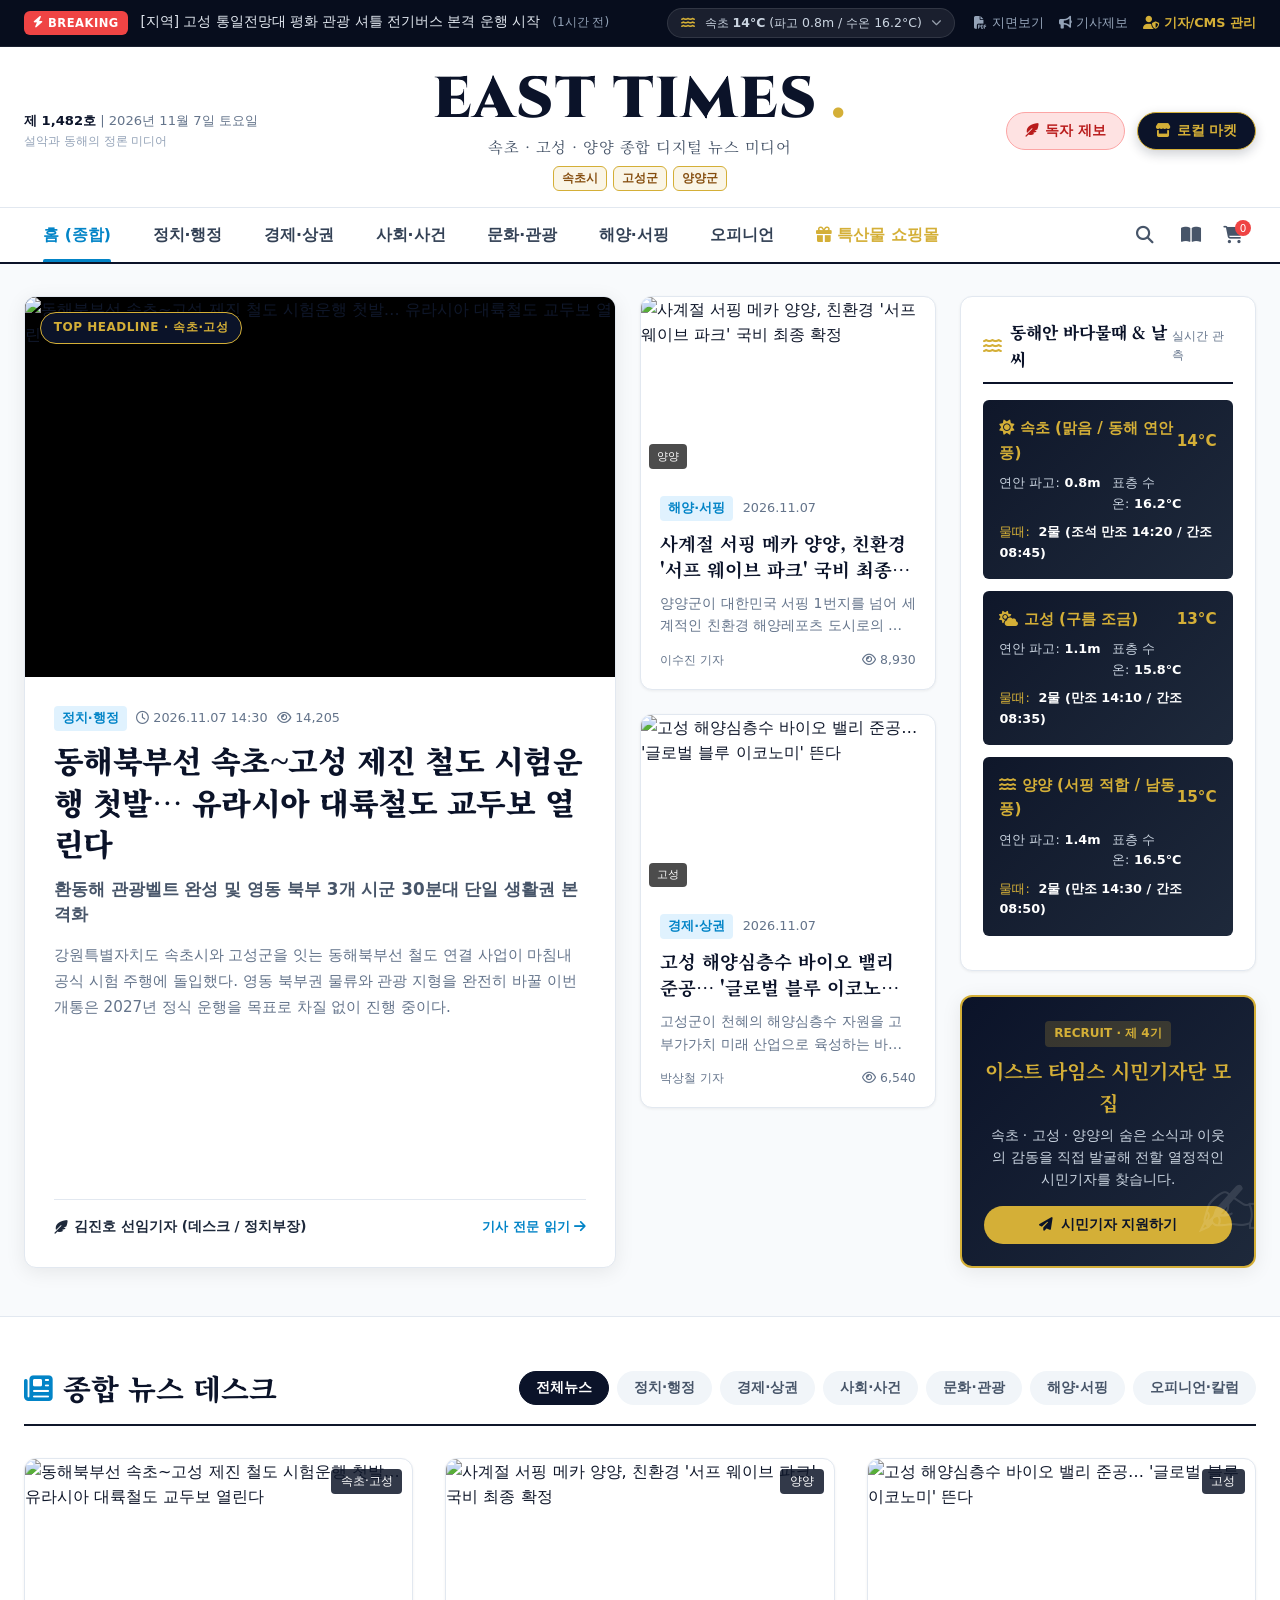
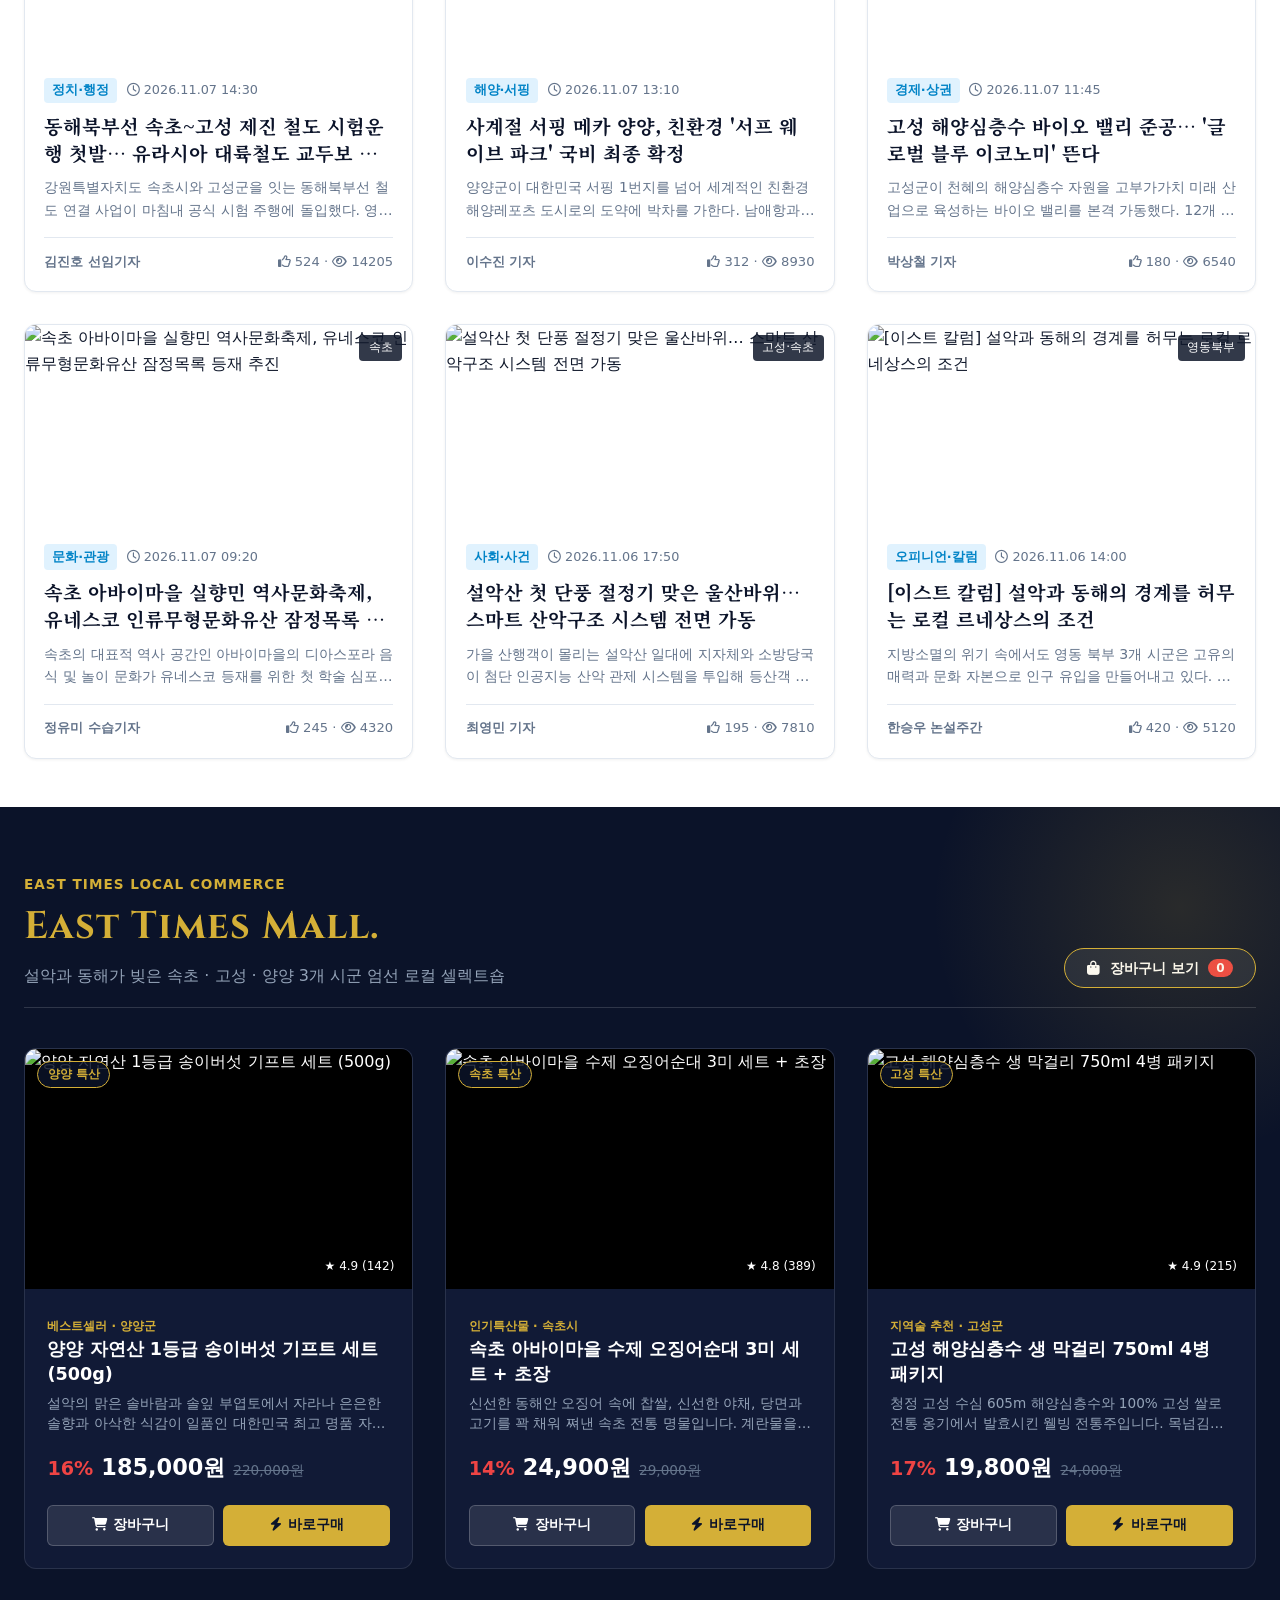
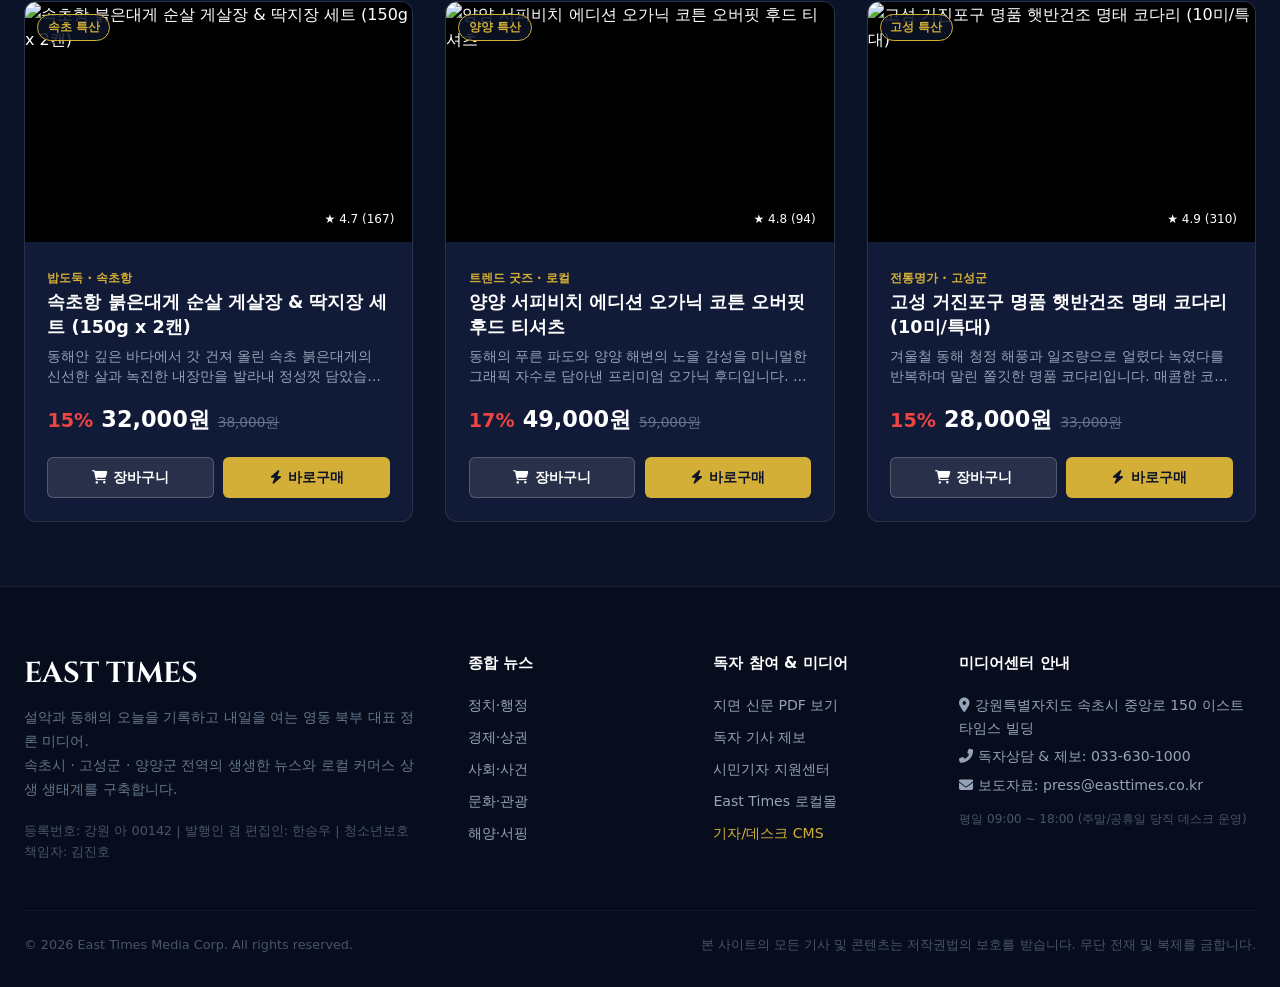
==== index.html @ b683d192 "Initial commit: East Times digital newspaper portal, shop, and CMS platform" ====
<!DOCTYPE html>
<html lang="ko">
<head>
  <meta charset="UTF-8" />
  <meta name="viewport" content="width=device-width, initial-scale=1.0" />
  <title>East Times | 속초·고성·양양 종합 디지털 뉴스 & 로컬 커머스</title>

  <!-- SEO & 메타 정보 -->
  <meta name="description" content="설악과 동해의 오늘을 기록하고 내일을 여는 영동 북부 대표 정론 미디어 East Times. 속초·고성·양양 실시간 속보, 바다물때, 종합뉴스, PDF 지면보기 및 로컬 특산물 쇼핑몰." />
  <meta name="keywords" content="이스트타임스, East Times, 속초뉴스, 고성뉴스, 양양뉴스, 동해안물때, 설악산, 영동북부신문, 지역특산물쇼핑몰" />

  <!-- 폰트 및 아이콘 CDN -->
  <link rel="stylesheet" href="https://cdnjs.cloudflare.com/ajax/libs/font-awesome/6.4.0/css/all.min.css" />
  
  <!-- 스타일시트 -->
  <link rel="stylesheet" href="css/newspaper.css" />
</head>
<body>

  <!-- ==================== 1. 최상단 실시간 속보 & 바다 물때/날씨 유틸리티 바 ==================== -->
  <div class="top-ticker-bar">
    <div class="container-wide ticker-inner">
      <div class="ticker-left">
        <span class="ticker-badge"><i class="fas fa-bolt"></i> BREAKING</span>
        <div class="ticker-slide-box" id="tickerSlideBox">
          <!-- JS 자동 롤링 -->
        </div>
      </div>

      <div class="ticker-right-utils">
        <!-- 동해안 바다물때/날씨 위젯 뱃지 -->
        <div class="tide-weather-badge" id="tideWeatherQuickBadge" title="동해안 바다물때 & 날씨 상세보기">
          <!-- JS 바인딩 -->
        </div>

        <div class="util-links">
          <a href="#" class="util-link" onclick="openPdfViewer()"><i class="fas fa-file-pdf"></i> 지면보기</a>
          <a href="#" class="util-link" onclick="openModal('reportModal')"><i class="fas fa-bullhorn"></i> 기사제보</a>
          <a href="admin.html" class="util-link" style="color:var(--c-gold); font-weight:700;"><i class="fas fa-user-shield"></i> 기자/CMS 관리</a>
        </div>
      </div>
    </div>
  </div>

  <!-- ==================== 2. 메인 와이드 마스트헤드 ==================== -->
  <header class="main-masthead">
    <div class="container-wide masthead-inner">
      <!-- 좌측 정보 -->
      <div class="masthead-info">
        <div><span class="edition">제 1,482호</span> | 2026년 11월 7일 토요일</div>
        <div style="font-size:0.75rem; color:#94a3b8; margin-top:2px;">설악과 동해의 정론 미디어</div>
      </div>

      <!-- 중앙 브랜드 제호 -->
      <div class="masthead-brand">
        <a href="index.html" class="brand-title">
          EAST TIMES<span class="gold-dot">.</span>
        </a>
        <div class="brand-slogan">속초 · 고성 · 양양 종합 디지털 뉴스 미디어</div>
        <div class="brand-regions">
          <span class="region-chip gold">속초시</span>
          <span class="region-chip gold">고성군</span>
          <span class="region-chip gold">양양군</span>
        </div>
      </div>

      <!-- 우측 액션 버튼들 -->
      <div class="masthead-actions">
        <button class="btn-nav-action btn-report" onclick="openModal('reportModal')">
          <i class="fas fa-feather-alt"></i> 독자 제보
        </button>
        <button class="btn-nav-action btn-shop-pill" onclick="document.getElementById('shopSection').scrollIntoView({behavior:'smooth'})">
          <i class="fas fa-store"></i> 로컬 마켓
        </button>
      </div>
    </div>
  </header>

  <!-- ==================== 3. 글로벌 네비게이션 바 (GNB) ==================== -->
  <nav class="gnb-bar">
    <div class="container-wide gnb-inner">
      <ul class="gnb-menu">
        <li><a href="#newsSection" class="gnb-link active" onclick="renderCategoryArticles('all')">홈 (종합)</a></li>
        <li><a href="#newsSection" class="gnb-link" onclick="renderCategoryArticles('politics')">정치·행정</a></li>
        <li><a href="#newsSection" class="gnb-link" onclick="renderCategoryArticles('economy')">경제·상권</a></li>
        <li><a href="#newsSection" class="gnb-link" onclick="renderCategoryArticles('society')">사회·사건</a></li>
        <li><a href="#newsSection" class="gnb-link" onclick="renderCategoryArticles('culture')">문화·관광</a></li>
        <li><a href="#newsSection" class="gnb-link" onclick="renderCategoryArticles('ocean')">해양·서핑</a></li>
        <li><a href="#newsSection" class="gnb-link" onclick="renderCategoryArticles('opinion')">오피니언</a></li>
        <li><a href="#shopSection" class="gnb-link" style="color:var(--c-gold); font-weight:800;"><i class="fas fa-gift"></i> 특산물 쇼핑몰</a></li>
      </ul>

      <div class="gnb-tool-btns">
        <button class="btn-icon-square" onclick="openModal('searchModal')" title="통합 기사 검색">
          <i class="fas fa-search"></i>
        </button>
        <button class="btn-icon-square" onclick="openPdfViewer()" title="PDF 지면 신문 뷰어">
          <i class="fas fa-book-open"></i>
        </button>
        <button class="btn-icon-square" onclick="openCartModal()" title="쇼핑몰 장바구니">
          <i class="fas fa-shopping-cart"></i>
          <span id="headerCartCount" style="background:#ef4444; color:#fff; font-size:0.65rem; border-radius:50%; width:16px; height:16px; display:inline-flex; align-items:center; justify-content:center; margin-left:-8px; margin-top:-14px;">0</span>
        </button>
      </div>
    </div>
  </nav>

  <!-- ==================== 4. 와이드 헤드라인 섹션 (Lead Story & Bento Grid) ==================== -->
  <section class="lead-hero-section">
    <div class="container-wide">
      <div class="bento-news-grid">
        <!-- 1) 메인 특종 대형 카드 (2 Column span) -->
        <article class="card-hero-lead" id="heroLeadCard">
          <!-- JS 렌더링 -->
        </article>

        <!-- 2) 벤토 서브 중간 기사 컬럼 (1 Column) -->
        <div class="bento-sub-column" id="bentoSubColumn">
          <!-- JS 렌더링 -->
        </div>

        <!-- 3) 우측 사이드바 위젯 (바다물때/날씨 & 시민기자 모집) (1 Column) -->
        <div class="bento-side-column">
          <!-- 바다 물때 & 날씨 상세 카드 -->
          <div class="widget-box">
            <div class="widget-header">
              <span class="widget-title"><i class="fas fa-water"></i> 동해안 바다물때 & 날씨</span>
              <span style="font-size:0.75rem; color:#64748b;">실시간 관측</span>
            </div>
            <div id="tideDetailWidgetBox">
              <!-- JS 렌더링 -->
            </div>
          </div>

          <!-- 시민기자 모집 안내 배너 -->
          <div class="citizen-reporter-banner">
            <span style="font-size:0.75rem; background:rgba(212,175,55,0.2); color:var(--c-gold); padding:0.2rem 0.6rem; border-radius:4px; font-weight:800; display:inline-block; margin-bottom:0.5rem;">
              RECRUIT · 제 4기
            </span>
            <h4>이스트 타임스 시민기자단 모집</h4>
            <p>속초 · 고성 · 양양의 숨은 소식과 이웃의 감동을 직접 발굴해 전할 열정적인 시민기자를 찾습니다.</p>
            <button class="btn-gold-solid" onclick="openModal('citizenModal')">
              <i class="fas fa-paper-plane"></i> 시민기자 지원하기
            </button>
          </div>
        </div>
      </div>
    </div>
  </section>

  <!-- ==================== 5. 카테고리별 종합 뉴스 탐색 섹션 ==================== -->
  <section class="category-section" id="newsSection">
    <div class="container-wide">
      <div class="section-head-bar">
        <h2 class="section-title-large">
          <i class="fas fa-newspaper" style="color:var(--c-accent-blue);"></i> 종합 뉴스 데스크
        </h2>
        <div class="category-tab-buttons" id="categoryTabButtons">
          <!-- JS 동적 탭 -->
        </div>
      </div>

      <div class="news-card-grid" id="categoryNewsGrid">
        <!-- JS 렌더링 -->
      </div>
    </div>
  </section>

  <!-- ==================== 6. East Times Mall (로컬 상생 쇼핑몰 섹션) ==================== -->
  <section class="shop-section-wrap" id="shopSection">
    <div class="container-wide">
      <div class="shop-header-flex">
        <div class="shop-heading">
          <span style="color:var(--c-gold); font-size:0.85rem; font-weight:800; letter-spacing:1px; text-transform:uppercase;">East Times Local Commerce</span>
          <h2>East Times Mall.</h2>
          <p>설악과 동해가 빚은 속초 · 고성 · 양양 3개 시군 엄선 로컬 셀렉트숍</p>
        </div>
        <button class="shop-cart-status-btn" onclick="openCartModal()">
          <i class="fas fa-shopping-bag"></i> 장바구니 보기
          <span class="cart-count-badge" id="shopSectionCartBadge">0</span>
        </button>
      </div>

      <!-- 쇼핑몰 상품 카드 그리드 -->
      <div class="shop-product-grid" id="shopProductGrid">
        <!-- JS 렌더링 -->
      </div>
    </div>
  </section>

  <!-- ==================== 7. 푸터 ==================== -->
  <footer class="main-footer">
    <div class="container-wide">
      <div class="footer-top-grid">
        <div class="footer-brand">
          <h3>EAST TIMES</h3>
          <p>설악과 동해의 오늘을 기록하고 내일을 여는 영동 북부 대표 정론 미디어.<br />
          속초시 · 고성군 · 양양군 전역의 생생한 뉴스와 로컬 커머스 상생 생태계를 구축합니다.</p>
          <div style="margin-top:1.2rem; font-size:0.8rem; color:#475569;">
            등록번호: 강원 아 00142 | 발행인 겸 편집인: 한승우 | 청소년보호책임자: 김진호
          </div>
        </div>

        <div class="footer-col">
          <h5>종합 뉴스</h5>
          <ul class="footer-links">
            <li><a href="#newsSection" onclick="renderCategoryArticles('politics')">정치·행정</a></li>
            <li><a href="#newsSection" onclick="renderCategoryArticles('economy')">경제·상권</a></li>
            <li><a href="#newsSection" onclick="renderCategoryArticles('society')">사회·사건</a></li>
            <li><a href="#newsSection" onclick="renderCategoryArticles('culture')">문화·관광</a></li>
            <li><a href="#newsSection" onclick="renderCategoryArticles('ocean')">해양·서핑</a></li>
          </ul>
        </div>

        <div class="footer-col">
          <h5>독자 참여 & 미디어</h5>
          <ul class="footer-links">
            <li><a href="#" onclick="openPdfViewer()">지면 신문 PDF 보기</a></li>
            <li><a href="#" onclick="openModal('reportModal')">독자 기사 제보</a></li>
            <li><a href="#" onclick="openModal('citizenModal')">시민기자 지원센터</a></li>
            <li><a href="#shopSection">East Times 로컬몰</a></li>
            <li><a href="admin.html" style="color:var(--c-gold);">기자/데스크 CMS</a></li>
          </ul>
        </div>

        <div class="footer-col">
          <h5>미디어센터 안내</h5>
          <p style="margin-bottom:0.4rem;"><i class="fas fa-map-marker-alt"></i> 강원특별자치도 속초시 중앙로 150 이스트타임스 빌딩</p>
          <p style="margin-bottom:0.4rem;"><i class="fas fa-phone-alt"></i> 독자상담 & 제보: 033-630-1000</p>
          <p style="margin-bottom:0.4rem;"><i class="fas fa-envelope"></i> 보도자료: press@easttimes.co.kr</p>
          <p style="font-size:0.75rem; color:#475569; margin-top:0.8rem;">평일 09:00 ~ 18:00 (주말/공휴일 당직 데스크 운영)</p>
        </div>
      </div>

      <div class="footer-bottom-bar">
        <span>© 2026 East Times Media Corp. All rights reserved.</span>
        <span>본 사이트의 모든 기사 및 콘텐츠는 저작권법의 보호를 받습니다. 무단 전재 및 복제를 금합니다.</span>
      </div>
    </div>
  </footer>

  <!-- ==================== 8. 모달 팝업 레이어 모음 ==================== -->

  <!-- 1) 기사 상세 보기 모달 -->
  <div class="modal-overlay" id="articleDetailModal">
    <div class="modal-window" style="max-width:850px;">
      <div class="modal-header">
        <span style="font-family:var(--font-eng-title); font-size:1.1rem; color:var(--c-gold); font-weight:800;">EAST TIMES ARTICLE</span>
        <button class="modal-close-btn">&times;</button>
      </div>
      <div class="modal-body" id="articleModalBody">
        <!-- JS 렌더링 -->
      </div>
    </div>
  </div>

  <!-- 2) PDF 지면 신문 뷰어 모달 -->
  <div class="modal-overlay" id="pdfViewerModal">
    <div class="modal-window" style="max-width:800px;">
      <div class="modal-header">
        <h3><i class="fas fa-file-pdf" style="color:#ef4444;"></i> East Times 지면 신문 PDF 뷰어</h3>
        <button class="modal-close-btn">&times;</button>
      </div>
      <div class="modal-body">
        <p style="font-size:0.9rem; color:#64748b; margin-bottom:1.5rem;">
          종이 신문 그대로의 판형과 헤드라인 배치를 언제 어디서든 디지털 고화질 지면으로 확인하실 수 있습니다.
        </p>
        <div id="pdfEditionsList">
          <!-- JS 렌더링 -->
        </div>
      </div>
    </div>
  </div>

  <!-- 3) 독자 기사 제보 모달 -->
  <div class="modal-overlay" id="reportModal">
    <div class="modal-window" style="max-width:650px;">
      <div class="modal-header">
        <h3><i class="fas fa-bullhorn" style="color:var(--c-accent-blue);"></i> 독자 기사 제보 센터</h3>
        <button class="modal-close-btn">&times;</button>
      </div>
      <div class="modal-body">
        <p style="font-size:0.9rem; color:#64748b; margin-bottom:1.5rem;">
          속초·고성·양양의 생생한 사건, 미담, 부조리, 축제 소식을 전해주세요. 제보자의 신원은 철저히 비밀이 보장됩니다.
        </p>
        <form id="readerReportForm">
          <div class="form-group">
            <label>제보 지역</label>
            <select class="form-control" required>
              <option value="속초시">강원특별자치도 속초시</option>
              <option value="고성군">강원특별자치도 고성군</option>
              <option value="양양군">강원특별자치도 양양군</option>
              <option value="영동권종합">기타 영동 북부 권역</option>
            </select>
          </div>
          <div class="form-group">
            <label>제보 제목</label>
            <input type="text" class="form-control" placeholder="제보의 핵심 요약을 적어주세요" required />
          </div>
          <div class="form-group">
            <label>상세 내용</label>
            <textarea class="form-control" rows="5" placeholder="언제, 어디서, 어떤 일이 일어났는지 육하원칙에 따라 상세히 기술해 주세요." required></textarea>
          </div>
          <div class="form-group">
            <label>제보자 연락처 (선택 / 취재 확인용)</label>
            <input type="tel" class="form-control" placeholder="010-0000-0000 (철저한 익명 보장)" />
          </div>
          <button type="submit" class="btn-gold-solid" style="padding:0.8rem; font-size:1rem; width:100%;">
            <i class="fas fa-paper-plane"></i> 제보 접수하기
          </button>
        </form>
      </div>
    </div>
  </div>

  <!-- 4) 시민기자 지원 모달 -->
  <div class="modal-overlay" id="citizenModal">
    <div class="modal-window" style="max-width:650px;">
      <div class="modal-header">
        <h3><i class="fas fa-id-badge" style="color:var(--c-gold);"></i> 이스트 타임스 시민기자 지원</h3>
        <button class="modal-close-btn">&times;</button>
      </div>
      <div class="modal-body">
        <p style="font-size:0.9rem; color:#64748b; margin-bottom:1.5rem;">
          시민기자로 선발되시면 공식 기자증 발급, 소정의 원고료 지급 및 취재 지원 혜택이 주어집니다.
        </p>
        <form id="citizenReporterForm">
          <div class="form-group">
            <label>지원자 성명</label>
            <input type="text" class="form-control" placeholder="성함 입력" required />
          </div>
          <div class="form-group">
            <label>거주 지역</label>
            <select class="form-control" required>
              <option value="속초">속초시 거주</option>
              <option value="고성">고성군 거주</option>
              <option value="양양">양양군 거주</option>
            </select>
          </div>
          <div class="form-group">
            <label>희망 취재 분야</label>
            <input type="text" class="form-control" placeholder="예: 로컬 상권 탐방, 해양 서핑/레저, 문화예술 등" required />
          </div>
          <div class="form-group">
            <label>지원 동기 및 간략한 자기소개</label>
            <textarea class="form-control" rows="4" placeholder="시민기자로 활동하고 싶은 이유와 관심사를 적어주세요." required></textarea>
          </div>
          <button type="submit" class="btn-gold-solid" style="padding:0.8rem; font-size:1rem; width:100%;">
            <i class="fas fa-check-circle"></i> 시민기자 지원서 제출
          </button>
        </form>
      </div>
    </div>
  </div>

  <!-- 5) 실시간 기사 통합 검색 모달 -->
  <div class="modal-overlay" id="searchModal">
    <div class="modal-window" style="max-width:700px;">
      <div class="modal-header">
        <h3><i class="fas fa-search" style="color:var(--c-accent-blue);"></i> East Times 통합 검색</h3>
        <button class="modal-close-btn">&times;</button>
      </div>
      <div class="modal-body">
        <div style="position:relative; margin-bottom:1.5rem;">
          <input type="text" id="globalSearchInput" class="form-control" placeholder="기사 제목, 핵심 키워드, 기자명, 지역(속초/고성/양양) 검색..." style="padding-left:2.5rem; font-size:1.05rem;" />
          <i class="fas fa-search" style="position:absolute; left:1rem; top:1rem; color:#94a3b8;"></i>
        </div>
        <div id="searchResultsBox" style="max-height:350px; overflow-y:auto;">
          <p style="color:#94a3b8; text-align:center; padding:2rem;">검색어를 입력해 주세요.</p>
        </div>
      </div>
    </div>
  </div>

  <!-- 6) 장바구니 모달 -->
  <div class="modal-overlay" id="cartModal">
    <div class="modal-window" style="max-width:720px;">
      <div class="modal-header">
        <h3><i class="fas fa-shopping-bag" style="color:var(--c-gold);"></i> 로컬 마켓 장바구니</h3>
        <button class="modal-close-btn">&times;</button>
      </div>
      <div class="modal-body">
        <div id="cartItemsList">
          <!-- JS 렌더링 -->
        </div>
        <div style="display:flex; justify-content:space-between; align-items:center; border-top:2px solid #0f172a; padding-top:1.2rem; margin-top:1.5rem;">
          <span style="font-size:1.05rem; font-weight:700;">총 결제 예정 금액</span>
          <span id="cartTotalPrice" style="font-size:1.5rem; font-weight:900; color:#ef4444;">0원</span>
        </div>
        <div style="display:flex; gap:1rem; margin-top:1.5rem;">
          <button class="btn-nav-action" onclick="closeModal('cartModal')" style="flex:1; justify-content:center; background:#f1f5f9; color:#475569;">
            계속 쇼핑하기
          </button>
          <button class="btn-gold-solid" onclick="proceedToCheckout()" style="flex:1.5; justify-content:center; font-size:1rem; padding:0.8rem;">
            <i class="fas fa-credit-card"></i> 주문서 작성 및 결제
          </button>
        </div>
      </div>
    </div>
  </div>

  <!-- 7) 주문서 작성 및 결제 모달 -->
  <div class="modal-overlay" id="checkoutModal">
    <div class="modal-window" style="max-width:680px;">
      <div class="modal-header">
        <h3><i class="fas fa-receipt" style="color:var(--c-accent-blue);"></i> 로컬 특산물 안심 주문서</h3>
        <button class="modal-close-btn">&times;</button>
      </div>
      <div class="modal-body">
        <div style="background:#f8fafc; border:1px solid #e2e8f0; border-radius:8px; padding:1.2rem; margin-bottom:1.5rem;">
          <h5 style="margin-bottom:0.6rem; color:#0f172a;">주문 상품 내역</h5>
          <div id="checkoutSummaryItems"></div>
          <div style="display:flex; justify-content:space-between; border-top:1px solid #cbd5e1; padding-top:0.6rem; margin-top:0.6rem; font-weight:800;">
            <span>최종 결제 금액</span>
            <span id="checkoutSummaryTotal" style="color:#ef4444;">0원</span>
          </div>
        </div>

        <form id="checkoutOrderForm">
          <div class="form-group">
            <label>주문자 및 수령인 성함</label>
            <input type="text" id="buyerName" class="form-control" placeholder="홍길동" required />
          </div>
          <div class="form-group">
            <label>연락처</label>
            <input type="tel" id="buyerPhone" class="form-control" placeholder="010-1234-5678" required />
          </div>
          <div class="form-group">
            <label>배송지 주소</label>
            <input type="text" id="buyerAddress" class="form-control" placeholder="도로명 주소 및 상세 주소 입력" required />
          </div>
          <div class="form-group">
            <label>결제 수단 선택</label>
            <div style="display:flex; gap:1.2rem; margin-top:0.4rem;">
              <label style="display:flex; align-items:center; gap:0.4rem; font-weight:500;">
                <input type="radio" name="payMethod" value="신용/체크카드" checked /> 신용/체크카드 (안심결제)
              </label>
              <label style="display:flex; align-items:center; gap:0.4rem; font-weight:500;">
                <input type="radio" name="payMethod" value="카카오페이 / 네이버페이" /> 간편결제 (카카오/네이버페이)
              </label>
              <label style="display:flex; align-items:center; gap:0.4rem; font-weight:500;">
                <input type="radio" name="payMethod" value="무통장입금" /> 가상계좌 입금
              </label>
            </div>
          </div>
          <button type="submit" class="btn-gold-solid" style="padding:0.9rem; font-size:1.05rem; width:100%; margin-top:1rem;">
            <i class="fas fa-lock"></i> 안전 결제 승인 완료
          </button>
        </form>
      </div>
    </div>
  </div>

  <!-- 8) 결제 완료 영수증 모달 -->
  <div class="modal-overlay" id="orderCompleteModal">
    <div class="modal-window" style="max-width:600px;">
      <div class="modal-body" id="orderSuccessReceipt">
        <!-- JS 렌더링 -->
      </div>
      <div style="padding:0 1.8rem 1.8rem 1.8rem; text-align:center;">
        <button class="btn-gold-solid" onclick="closeModal('orderCompleteModal')" style="padding:0.8rem 2rem; width:auto;">
          확인 완료 (쇼핑 계속하기)
        </button>
      </div>
    </div>
  </div>

  <!-- 데이터 및 비즈니스 로직 스크립트 바인딩 -->
  <script src="data/newsData.js"></script>
  <script src="data/shopData.js"></script>
  <script src="data/users.js"></script>
  <script src="js/newsApp.js"></script>
  <script src="js/shopApp.js"></script>

</body>
</html>
---- css/newspaper.css ----
/* ====================================================================
   East Times (이스트 타임스) 종합 디지털 뉴스 & 로컬 커머스 스타일시트
   모던 프리미엄 비주얼 & 와이드 헤드라인 & 벤토 그리드 레이아웃
   ==================================================================== */

@import url('https://fonts.googleapis.com/css2?family=Cinzel:wght@600;700;900&family=Noto+Serif+KR:wght@500;600;700;900&family=Pretendard:wght@300;400;500;600;700;800;900&display=swap');

:root {
  /* 컬러 시스템 */
  --font-serif: 'Noto Serif KR', serif;
  --font-sans: 'Pretendard', -apple-system, BlinkMacSystemFont, system-ui, Roboto, sans-serif;
  --font-eng-title: 'Cinzel', serif;

  --c-deep-navy: #0b1329;       /* 짙은 동해 바다빛 */
  --c-navy-dark: #070d1d;
  --c-navy-card: #141f3d;
  --c-navy-border: rgba(255, 255, 255, 0.08);

  --c-gold: #d4af37;            /* 영동 일출 골드 */
  --c-gold-hover: #f1c40f;
  --c-gold-subtle: rgba(212, 175, 55, 0.12);

  --c-accent-blue: #0284c7;     /* 청명한 동해 하늘 */
  --c-accent-cyan: #06b6d4;     /* 청량한 파도 */
  --c-red-breaking: #ef4444;    /* 속보 레드 */

  --c-bg-light: #f8fafc;        /* 지면 오프화이트 */
  --c-text-primary: #0f172a;    /* 라이트 모드 본문 */
  --c-text-muted: #64748b;
  --c-border-light: #e2e8f0;

  --c-dark-text: #f1f5f9;
  --c-dark-muted: #94a3b8;

  --shadow-sm: 0 1px 3px rgba(0,0,0,0.06);
  --shadow-md: 0 4px 20px rgba(0,0,0,0.08);
  --shadow-lg: 0 10px 30px rgba(0,0,0,0.12);
  --shadow-glow: 0 0 25px rgba(212, 175, 55, 0.2);

  --radius-sm: 6px;
  --radius-md: 12px;
  --radius-lg: 20px;
  --radius-full: 9999px;

  --transition-fast: 0.2s cubic-bezier(0.16, 1, 0.3, 1);
  --transition-smooth: 0.35s cubic-bezier(0.16, 1, 0.3, 1);
}

/* 리셋 & 기본 */
* {
  margin: 0;
  padding: 0;
  box-sizing: border-box;
}

html {
  scroll-behavior: smooth;
  font-size: 16px;
}

body {
  font-family: var(--font-sans);
  background-color: var(--c-bg-light);
  color: var(--c-text-primary);
  line-height: 1.6;
  overflow-x: hidden;
  -webkit-font-smoothing: antialiased;
}

a {
  color: inherit;
  text-decoration: none;
  transition: var(--transition-fast);
}

button {
  font-family: inherit;
  border: none;
  background: none;
  cursor: pointer;
  outline: none;
}

img {
  max-width: 100%;
  height: auto;
  display: block;
}

.container-wide {
  width: 100%;
  max-width: 1440px;
  margin: 0 auto;
  padding: 0 1.5rem;
}

/* ====================================================================
   1. 최상단 실시간 속보 & 바다 물때/날씨 유틸리티 바
   ==================================================================== */
.top-ticker-bar {
  background: var(--c-navy-dark);
  color: #fff;
  font-size: 0.85rem;
  border-bottom: 1px solid var(--c-navy-border);
  padding: 0.5rem 0;
  position: relative;
  z-index: 100;
}

.ticker-inner {
  display: flex;
  justify-content: space-between;
  align-items: center;
  gap: 1.5rem;
}

.ticker-left {
  display: flex;
  align-items: center;
  gap: 0.8rem;
  overflow: hidden;
  flex: 1;
}

.ticker-badge {
  background: var(--c-red-breaking);
  color: #fff;
  font-size: 0.72rem;
  font-weight: 800;
  padding: 0.2rem 0.55rem;
  border-radius: var(--radius-sm);
  letter-spacing: 0.5px;
  display: inline-flex;
  align-items: center;
  gap: 0.3rem;
  flex-shrink: 0;
  animation: pulseBreaking 2s infinite;
}

@keyframes pulseBreaking {
  0%, 100% { opacity: 1; }
  50% { opacity: 0.75; }
}

.ticker-slide-box {
  height: 24px;
  overflow: hidden;
  position: relative;
  width: 100%;
}

.ticker-text {
  font-weight: 500;
  color: #e2e8f0;
  white-space: nowrap;
  text-overflow: ellipsis;
  overflow: hidden;
  display: block;
  cursor: pointer;
}

.ticker-text:hover {
  color: var(--c-gold-hover);
  text-decoration: underline;
}

.ticker-right-utils {
  display: flex;
  align-items: center;
  gap: 1.2rem;
  flex-shrink: 0;
}

/* 바다물때 & 날씨 위젯 */
.tide-weather-badge {
  display: flex;
  align-items: center;
  gap: 0.6rem;
  background: rgba(255, 255, 255, 0.08);
  padding: 0.25rem 0.8rem;
  border-radius: var(--radius-full);
  font-size: 0.78rem;
  color: #cbd5e1;
  border: 1px solid rgba(255, 255, 255, 0.1);
  cursor: pointer;
  transition: var(--transition-fast);
}

.tide-weather-badge:hover {
  background: rgba(212, 175, 55, 0.15);
  border-color: var(--c-gold);
  color: #fff;
}

.util-links {
  display: flex;
  align-items: center;
  gap: 0.9rem;
}

.util-link {
  color: #94a3b8;
  font-size: 0.8rem;
  display: inline-flex;
  align-items: center;
  gap: 0.3rem;
}

.util-link:hover {
  color: var(--c-gold);
}

/* ====================================================================
   2. 메인 와이드 마스트헤드 (Masthead & Logo Header)
   ==================================================================== */
.main-masthead {
  background: #ffffff;
  border-bottom: 1px solid var(--c-border-light);
  padding: 1.5rem 0 1rem 0;
  box-shadow: var(--shadow-sm);
}

.masthead-inner {
  display: grid;
  grid-template-columns: 1fr auto 1fr;
  align-items: center;
  gap: 1.5rem;
}

.masthead-info {
  font-size: 0.82rem;
  color: var(--c-text-muted);
  line-height: 1.4;
}

.masthead-info .edition {
  font-weight: 700;
  color: var(--c-deep-navy);
}

.masthead-brand {
  text-align: center;
}

.brand-title {
  font-family: var(--font-eng-title);
  font-size: clamp(2.4rem, 4.5vw, 3.8rem);
  font-weight: 900;
  letter-spacing: 2px;
  line-height: 1;
  color: var(--c-deep-navy);
  display: flex;
  align-items: center;
  justify-content: center;
  gap: 0.8rem;
}

.brand-title span.gold-dot {
  color: var(--c-gold);
}

.brand-slogan {
  font-family: var(--font-serif);
  font-size: 0.95rem;
  color: #475569;
  margin-top: 0.4rem;
  letter-spacing: 0.5px;
}

.brand-regions {
  display: flex;
  justify-content: center;
  gap: 0.4rem;
  margin-top: 0.4rem;
}

.region-chip {
  font-size: 0.72rem;
  font-weight: 700;
  padding: 0.15rem 0.5rem;
  border-radius: var(--radius-sm);
  background: #f1f5f9;
  color: #334155;
  border: 1px solid #cbd5e1;
}

.region-chip.gold {
  background: var(--c-gold-subtle);
  border-color: var(--c-gold);
  color: #854d0e;
}

.masthead-actions {
  display: flex;
  justify-content: flex-end;
  align-items: center;
  gap: 0.75rem;
}

.btn-nav-action {
  display: inline-flex;
  align-items: center;
  gap: 0.4rem;
  padding: 0.55rem 1.1rem;
  border-radius: var(--radius-full);
  font-size: 0.85rem;
  font-weight: 700;
  transition: var(--transition-smooth);
}

.btn-report {
  background: #fee2e2;
  color: #b91c1c;
  border: 1px solid #fca5a5;
}

.btn-report:hover {
  background: #ef4444;
  color: #fff;
}

.btn-shop-pill {
  background: var(--c-deep-navy);
  color: var(--c-gold);
  border: 1px solid var(--c-gold);
  box-shadow: 0 4px 12px rgba(11, 19, 41, 0.2);
}

.btn-shop-pill:hover {
  background: var(--c-gold);
  color: var(--c-deep-navy);
  box-shadow: var(--shadow-glow);
}

/* ====================================================================
   3. 글로벌 네비게이션 바 (GNB)
   ==================================================================== */
.gnb-bar {
  background: #ffffff;
  border-bottom: 2px solid var(--c-deep-navy);
  position: sticky;
  top: 0;
  z-index: 99;
  backdrop-filter: blur(8px);
}

.gnb-inner {
  display: flex;
  align-items: center;
  justify-content: space-between;
}

.gnb-menu {
  display: flex;
  align-items: center;
  list-style: none;
  gap: 0.2rem;
  overflow-x: auto;
  scrollbar-width: none;
}
.gnb-menu::-webkit-scrollbar { display: none; }

.gnb-link {
  display: block;
  padding: 0.9rem 1.2rem;
  font-weight: 700;
  font-size: 0.98rem;
  color: #334155;
  white-space: nowrap;
  position: relative;
  transition: var(--transition-fast);
}

.gnb-link:hover, .gnb-link.active {
  color: var(--c-accent-blue);
}

.gnb-link.active::after {
  content: '';
  position: absolute;
  bottom: 0;
  left: 1.2rem;
  right: 1.2rem;
  height: 3px;
  background: var(--c-accent-blue);
  border-radius: 2px 2px 0 0;
}

.gnb-tool-btns {
  display: flex;
  align-items: center;
  gap: 0.5rem;
}

.btn-icon-square {
  width: 38px;
  height: 38px;
  display: flex;
  align-items: center;
  justify-content: center;
  border-radius: var(--radius-sm);
  color: #475569;
  font-size: 1.1rem;
  transition: var(--transition-fast);
}

.btn-icon-square:hover {
  background: #f1f5f9;
  color: var(--c-deep-navy);
}

/* ====================================================================
   4. 시원한 와이드 헤드라인 섹션 (Lead Story & Bento Grid)
   ==================================================================== */
.lead-hero-section {
  padding: 2rem 0 3rem 0;
}

.bento-news-grid {
  display: grid;
  grid-template-columns: 2fr 1fr 1fr;
  grid-template-rows: auto;
  gap: 1.5rem;
}

/* 메인 특종 대형 카드 (Hero Lead Card) */
.card-hero-lead {
  grid-column: span 1;
  background: #ffffff;
  border-radius: var(--radius-md);
  overflow: hidden;
  box-shadow: var(--shadow-md);
  border: 1px solid var(--c-border-light);
  display: flex;
  flex-direction: column;
  transition: var(--transition-smooth);
}

.card-hero-lead:hover {
  transform: translateY(-4px);
  box-shadow: var(--shadow-lg);
}

.hero-img-box {
  position: relative;
  width: 100%;
  height: 380px;
  overflow: hidden;
  background: #000;
}

.hero-img-box img {
  width: 100%;
  height: 100%;
  object-fit: cover;
  transition: transform 0.6s ease;
}

.card-hero-lead:hover .hero-img-box img {
  transform: scale(1.04);
}

.hero-badge-floating {
  position: absolute;
  top: 15px;
  left: 15px;
  background: var(--c-deep-navy);
  color: var(--c-gold);
  border: 1px solid var(--c-gold);
  padding: 0.35rem 0.8rem;
  border-radius: var(--radius-full);
  font-size: 0.75rem;
  font-weight: 800;
  letter-spacing: 0.5px;
  backdrop-filter: blur(8px);
}

.hero-content-body {
  padding: 1.8rem;
  display: flex;
  flex-direction: column;
  flex: 1;
  justify-content: space-between;
}

.meta-row {
  display: flex;
  align-items: center;
  gap: 0.6rem;
  font-size: 0.8rem;
  color: var(--c-text-muted);
  margin-bottom: 0.6rem;
}

.cat-pill {
  font-weight: 800;
  color: var(--c-accent-blue);
  background: #e0f2fe;
  padding: 0.15rem 0.5rem;
  border-radius: 4px;
}

.hero-title-text {
  font-family: var(--font-serif);
  font-size: clamp(1.6rem, 2.4vw, 2.1rem);
  font-weight: 900;
  line-height: 1.35;
  color: var(--c-deep-navy);
  margin-bottom: 0.75rem;
  cursor: pointer;
  letter-spacing: -0.5px;
}

.hero-title-text:hover {
  color: var(--c-accent-blue);
}

.hero-subtitle-text {
  font-size: 1.05rem;
  color: #475569;
  line-height: 1.5;
  margin-bottom: 1rem;
  font-weight: 600;
}

.hero-excerpt-text {
  font-size: 0.95rem;
  color: #64748b;
  line-height: 1.7;
  display: -webkit-box;
  -webkit-line-clamp: 3;
  -webkit-box-orient: vertical;
  overflow: hidden;
  margin-bottom: 1.2rem;
}

.byline-row {
  display: flex;
  justify-content: space-between;
  align-items: center;
  padding-top: 1rem;
  border-top: 1px solid var(--c-border-light);
  font-size: 0.85rem;
  color: #64748b;
}

.author-info {
  display: flex;
  align-items: center;
  gap: 0.4rem;
  font-weight: 600;
  color: #1e293b;
}

/* 벤토 서브 그리드 카드 */
.bento-sub-column {
  display: flex;
  flex-direction: column;
  gap: 1.5rem;
}

.card-news-sub {
  background: #ffffff;
  border-radius: var(--radius-md);
  overflow: hidden;
  border: 1px solid var(--c-border-light);
  box-shadow: var(--shadow-sm);
  display: flex;
  flex-direction: column;
  transition: var(--transition-smooth);
}

.card-news-sub:hover {
  transform: translateY(-3px);
  box-shadow: var(--shadow-md);
  border-color: #cbd5e1;
}

.sub-img-box {
  width: 100%;
  height: 180px;
  overflow: hidden;
  position: relative;
}

.sub-img-box img {
  width: 100%;
  height: 100%;
  object-fit: cover;
  transition: transform 0.4s ease;
}

.card-news-sub:hover .sub-img-box img {
  transform: scale(1.05);
}

.sub-content-box {
  padding: 1.2rem;
  display: flex;
  flex-direction: column;
  justify-content: space-between;
  flex: 1;
}

.sub-title {
  font-family: var(--font-serif);
  font-size: 1.15rem;
  font-weight: 700;
  line-height: 1.4;
  color: var(--c-deep-navy);
  margin: 0.4rem 0 0.6rem 0;
  cursor: pointer;
  display: -webkit-box;
  -webkit-line-clamp: 2;
  -webkit-box-orient: vertical;
  overflow: hidden;
}

.sub-title:hover {
  color: var(--c-accent-blue);
}

.sub-excerpt {
  font-size: 0.88rem;
  color: var(--c-text-muted);
  line-height: 1.6;
  display: -webkit-box;
  -webkit-line-clamp: 2;
  -webkit-box-orient: vertical;
  overflow: hidden;
}

/* 우측 사이드바 위젯 영역 */
.bento-side-column {
  display: flex;
  flex-direction: column;
  gap: 1.5rem;
}

.widget-box {
  background: #ffffff;
  border-radius: var(--radius-md);
  border: 1px solid var(--c-border-light);
  padding: 1.4rem;
  box-shadow: var(--shadow-sm);
}

.widget-header {
  display: flex;
  justify-content: space-between;
  align-items: center;
  margin-bottom: 1rem;
  padding-bottom: 0.6rem;
  border-bottom: 2px solid var(--c-deep-navy);
}

.widget-title {
  font-family: var(--font-serif);
  font-size: 1.05rem;
  font-weight: 800;
  color: var(--c-deep-navy);
  display: flex;
  align-items: center;
  gap: 0.5rem;
}

.widget-title i {
  color: var(--c-gold);
}

/* 바다물때/날씨 상세 카드 */
.tide-card {
  background: linear-gradient(135deg, #0f172a, #1e293b);
  color: #fff;
  border-radius: var(--radius-sm);
  padding: 1rem;
  margin-bottom: 0.75rem;
}

.tide-region-header {
  display: flex;
  justify-content: space-between;
  align-items: center;
  font-size: 0.95rem;
  font-weight: 700;
  color: var(--c-gold);
  margin-bottom: 0.5rem;
}

.tide-grid-data {
  display: grid;
  grid-template-columns: 1fr 1fr;
  gap: 0.5rem;
  font-size: 0.8rem;
  color: #cbd5e1;
}

.tide-data-item strong {
  color: #fff;
  margin-left: 0.3rem;
}

/* 시민기자 모집 배너 */
.citizen-reporter-banner {
  background: linear-gradient(135deg, var(--c-deep-navy), #1e293b);
  border: 2px solid var(--c-gold);
  border-radius: var(--radius-md);
  padding: 1.4rem;
  color: #fff;
  text-align: center;
  position: relative;
  overflow: hidden;
  box-shadow: var(--shadow-md);
}

.citizen-reporter-banner::before {
  content: '✍️';
  position: absolute;
  right: -10px;
  bottom: -10px;
  font-size: 5rem;
  opacity: 0.12;
}

.citizen-reporter-banner h4 {
  font-family: var(--font-serif);
  font-size: 1.25rem;
  color: var(--c-gold);
  margin-bottom: 0.4rem;
}

.citizen-reporter-banner p {
  font-size: 0.85rem;
  color: #cbd5e1;
  margin-bottom: 1rem;
}

.btn-gold-solid {
  display: inline-flex;
  align-items: center;
  justify-content: center;
  gap: 0.5rem;
  background: var(--c-gold);
  color: var(--c-deep-navy);
  font-weight: 800;
  font-size: 0.85rem;
  padding: 0.6rem 1.4rem;
  border-radius: var(--radius-full);
  transition: var(--transition-smooth);
  width: 100%;
}

.btn-gold-solid:hover {
  background: var(--c-gold-hover);
  box-shadow: 0 4px 15px rgba(212, 175, 55, 0.4);
}

/* ====================================================================
   5. 카테고리별 뉴스 탐색 & 필터링 섹션
   ==================================================================== */
.category-section {
  padding: 3rem 0;
  background: #ffffff;
  border-top: 1px solid var(--c-border-light);
}

.section-head-bar {
  display: flex;
  justify-content: space-between;
  align-items: center;
  margin-bottom: 2rem;
  padding-bottom: 0.8rem;
  border-bottom: 2px solid #0f172a;
}

.section-title-large {
  font-family: var(--font-serif);
  font-size: 1.8rem;
  font-weight: 800;
  color: var(--c-deep-navy);
  display: flex;
  align-items: center;
  gap: 0.6rem;
}

.category-tab-buttons {
  display: flex;
  gap: 0.5rem;
  flex-wrap: wrap;
}

.cat-tab-btn {
  padding: 0.45rem 1rem;
  border-radius: var(--radius-full);
  font-size: 0.85rem;
  font-weight: 700;
  color: #475569;
  background: #f1f5f9;
  border: 1px solid transparent;
  transition: var(--transition-fast);
}

.cat-tab-btn:hover {
  background: #e2e8f0;
  color: var(--c-deep-navy);
}

.cat-tab-btn.active {
  background: var(--c-deep-navy);
  color: #fff;
  border-color: var(--c-deep-navy);
}

.news-card-grid {
  display: grid;
  grid-template-columns: repeat(3, 1fr);
  gap: 2rem;
}

/* ====================================================================
   6. East Times Mall (로컬 특산물 상생 쇼핑몰 섹션)
   ==================================================================== */
.shop-section-wrap {
  padding: 4rem 0;
  background: #0b1329;
  color: #fff;
  position: relative;
  overflow: hidden;
}

.shop-section-wrap::before {
  content: '';
  position: absolute;
  top: -150px;
  right: -150px;
  width: 500px;
  height: 500px;
  background: radial-gradient(circle, rgba(212, 175, 55, 0.15) 0%, transparent 70%);
  pointer-events: none;
}

.shop-header-flex {
  display: flex;
  justify-content: space-between;
  align-items: flex-end;
  margin-bottom: 2.5rem;
  border-bottom: 1px solid rgba(255, 255, 255, 0.15);
  padding-bottom: 1.2rem;
}

.shop-heading h2 {
  font-family: var(--font-eng-title);
  font-size: 2.4rem;
  color: var(--c-gold);
  letter-spacing: 1px;
}

.shop-heading p {
  color: #94a3b8;
  font-size: 1rem;
  margin-top: 0.3rem;
}

.shop-cart-status-btn {
  display: inline-flex;
  align-items: center;
  gap: 0.6rem;
  background: rgba(255, 255, 255, 0.08);
  border: 1px solid var(--c-gold);
  color: #fff;
  padding: 0.6rem 1.4rem;
  border-radius: var(--radius-full);
  font-size: 0.9rem;
  font-weight: 700;
  cursor: pointer;
  transition: var(--transition-fast);
}

.shop-cart-status-btn:hover {
  background: var(--c-gold);
  color: var(--c-deep-navy);
}

.cart-count-badge {
  background: var(--c-red-breaking);
  color: #fff;
  font-size: 0.75rem;
  padding: 0.15rem 0.5rem;
  border-radius: var(--radius-full);
}

/* 쇼핑몰 상품 카드 그리드 */
.shop-product-grid {
  display: grid;
  grid-template-columns: repeat(3, 1fr);
  gap: 2rem;
}

.card-product {
  background: rgba(20, 31, 61, 0.7);
  border: 1px solid rgba(255, 255, 255, 0.1);
  border-radius: var(--radius-md);
  overflow: hidden;
  display: flex;
  flex-direction: column;
  transition: var(--transition-smooth);
}

.card-product:hover {
  transform: translateY(-6px);
  border-color: var(--c-gold);
  box-shadow: 0 15px 35px rgba(0, 0, 0, 0.5);
}

.prod-img-box {
  width: 100%;
  height: 240px;
  overflow: hidden;
  position: relative;
  background: #000;
}

.prod-img-box img {
  width: 100%;
  height: 100%;
  object-fit: cover;
  transition: transform 0.5s ease;
}

.card-product:hover .prod-img-box img {
  transform: scale(1.06);
}

.prod-badge-region {
  position: absolute;
  top: 12px;
  left: 12px;
  background: rgba(11, 19, 41, 0.85);
  color: var(--c-gold);
  border: 1px solid var(--c-gold);
  font-size: 0.72rem;
  font-weight: 800;
  padding: 0.2rem 0.6rem;
  border-radius: var(--radius-full);
}

.prod-content-box {
  padding: 1.4rem;
  display: flex;
  flex-direction: column;
  flex: 1;
  justify-content: space-between;
}

.prod-title {
  font-size: 1.1rem;
  font-weight: 700;
  color: #fff;
  line-height: 1.4;
  margin-bottom: 0.4rem;
}

.prod-desc-short {
  font-size: 0.85rem;
  color: #94a3b8;
  line-height: 1.5;
  display: -webkit-box;
  -webkit-line-clamp: 2;
  -webkit-box-orient: vertical;
  overflow: hidden;
  margin-bottom: 1rem;
}

.prod-price-row {
  display: flex;
  align-items: baseline;
  gap: 0.5rem;
  margin-bottom: 1.2rem;
}

.prod-discount {
  color: var(--c-red-breaking);
  font-size: 1.2rem;
  font-weight: 800;
}

.prod-current-price {
  font-size: 1.4rem;
  font-weight: 900;
  color: #fff;
}

.prod-original-price {
  font-size: 0.85rem;
  color: #64748b;
  text-decoration: line-through;
}

.prod-btn-group {
  display: grid;
  grid-template-columns: 1fr 1fr;
  gap: 0.6rem;
}

.btn-prod-action {
  padding: 0.65rem 0.5rem;
  border-radius: var(--radius-sm);
  font-size: 0.85rem;
  font-weight: 700;
  display: flex;
  align-items: center;
  justify-content: center;
  gap: 0.4rem;
  transition: var(--transition-fast);
}

.btn-add-cart {
  background: rgba(255, 255, 255, 0.1);
  color: #fff;
  border: 1px solid rgba(255, 255, 255, 0.2);
}

.btn-add-cart:hover {
  background: rgba(255, 255, 255, 0.2);
}

.btn-buy-direct {
  background: var(--c-gold);
  color: var(--c-deep-navy);
}

.btn-buy-direct:hover {
  background: var(--c-gold-hover);
}

/* ====================================================================
   7. 푸터 (Footer)
   ==================================================================== */
.main-footer {
  background: #070d1d;
  color: #94a3b8;
  padding: 4rem 0 2rem 0;
  border-top: 1px solid var(--c-navy-border);
  font-size: 0.88rem;
}

.footer-top-grid {
  display: grid;
  grid-template-columns: 2fr 1fr 1fr 1.5fr;
  gap: 3rem;
  margin-bottom: 3rem;
}

.footer-brand h3 {
  font-family: var(--font-eng-title);
  font-size: 1.8rem;
  color: #fff;
  margin-bottom: 0.6rem;
}

.footer-brand p {
  line-height: 1.7;
  color: #64748b;
}

.footer-col h5 {
  color: #fff;
  font-size: 0.95rem;
  margin-bottom: 1.2rem;
  font-weight: 700;
}

.footer-links {
  list-style: none;
  display: flex;
  flex-direction: column;
  gap: 0.6rem;
}

.footer-links a:hover {
  color: var(--c-gold);
}

.footer-bottom-bar {
  border-top: 1px solid rgba(255, 255, 255, 0.05);
  padding-top: 1.5rem;
  display: flex;
  justify-content: space-between;
  align-items: center;
  font-size: 0.8rem;
  color: #475569;
}

/* ====================================================================
   8. 공통 모달 팝업 레이어 (PDF 뷰어, 장바구니, 제보 폼 등)
   ==================================================================== */
.modal-overlay {
  position: fixed;
  top: 0;
  left: 0;
  width: 100vw;
  height: 100vh;
  background: rgba(7, 13, 29, 0.8);
  backdrop-filter: blur(10px);
  z-index: 1000;
  display: flex;
  justify-content: center;
  align-items: center;
  opacity: 0;
  pointer-events: none;
  transition: opacity 0.3s ease;
  padding: 1.5rem;
}

.modal-overlay.active {
  opacity: 1;
  pointer-events: auto;
}

.modal-window {
  background: #ffffff;
  border-radius: var(--radius-md);
  width: 100%;
  max-width: 780px;
  max-height: 90vh;
  overflow-y: auto;
  box-shadow: 0 25px 50px -12px rgba(0, 0, 0, 0.5);
  position: relative;
  transform: translateY(20px) scale(0.98);
  transition: transform 0.3s ease;
}

.modal-overlay.active .modal-window {
  transform: translateY(0) scale(1);
}

.modal-header {
  padding: 1.2rem 1.8rem;
  border-bottom: 1px solid var(--c-border-light);
  display: flex;
  justify-content: space-between;
  align-items: center;
}

.modal-header h3 {
  font-family: var(--font-serif);
  font-size: 1.3rem;
  color: var(--c-deep-navy);
}

.modal-close-btn {
  font-size: 1.4rem;
  color: #64748b;
  cursor: pointer;
  padding: 0.3rem;
}

.modal-close-btn:hover {
  color: #0f172a;
}

.modal-body {
  padding: 1.8rem;
}

/* 폼 스타일 */
.form-group {
  margin-bottom: 1.2rem;
}

.form-group label {
  display: block;
  font-size: 0.88rem;
  font-weight: 700;
  margin-bottom: 0.4rem;
  color: #1e293b;
}

.form-control {
  width: 100%;
  padding: 0.75rem 1rem;
  border-radius: var(--radius-sm);
  border: 1px solid var(--c-border-light);
  font-size: 0.95rem;
  outline: none;
  font-family: inherit;
  transition: var(--transition-fast);
}

.form-control:focus {
  border-color: var(--c-accent-blue);
  box-shadow: 0 0 0 3px rgba(2, 132, 199, 0.15);
}

/* ====================================================================
   9. 반응형 미디어 쿼리 (Mobile Optimization)
   ==================================================================== */
@media (max-width: 1024px) {
  .bento-news-grid {
    grid-template-columns: 1fr;
  }
  .news-card-grid, .shop-product-grid {
    grid-template-columns: repeat(2, 1fr);
  }
  .footer-top-grid {
    grid-template-columns: 1fr 1fr;
    gap: 2rem;
  }
}

@media (max-width: 768px) {
  .masthead-inner {
    grid-template-columns: 1fr;
    text-align: center;
  }
  .masthead-info, .masthead-actions {
    justify-content: center;
  }
  .news-card-grid, .shop-product-grid {
    grid-template-columns: 1fr;
  }
  .hero-img-box {
    height: 240px;
  }
  .footer-top-grid {
    grid-template-columns: 1fr;
  }
}
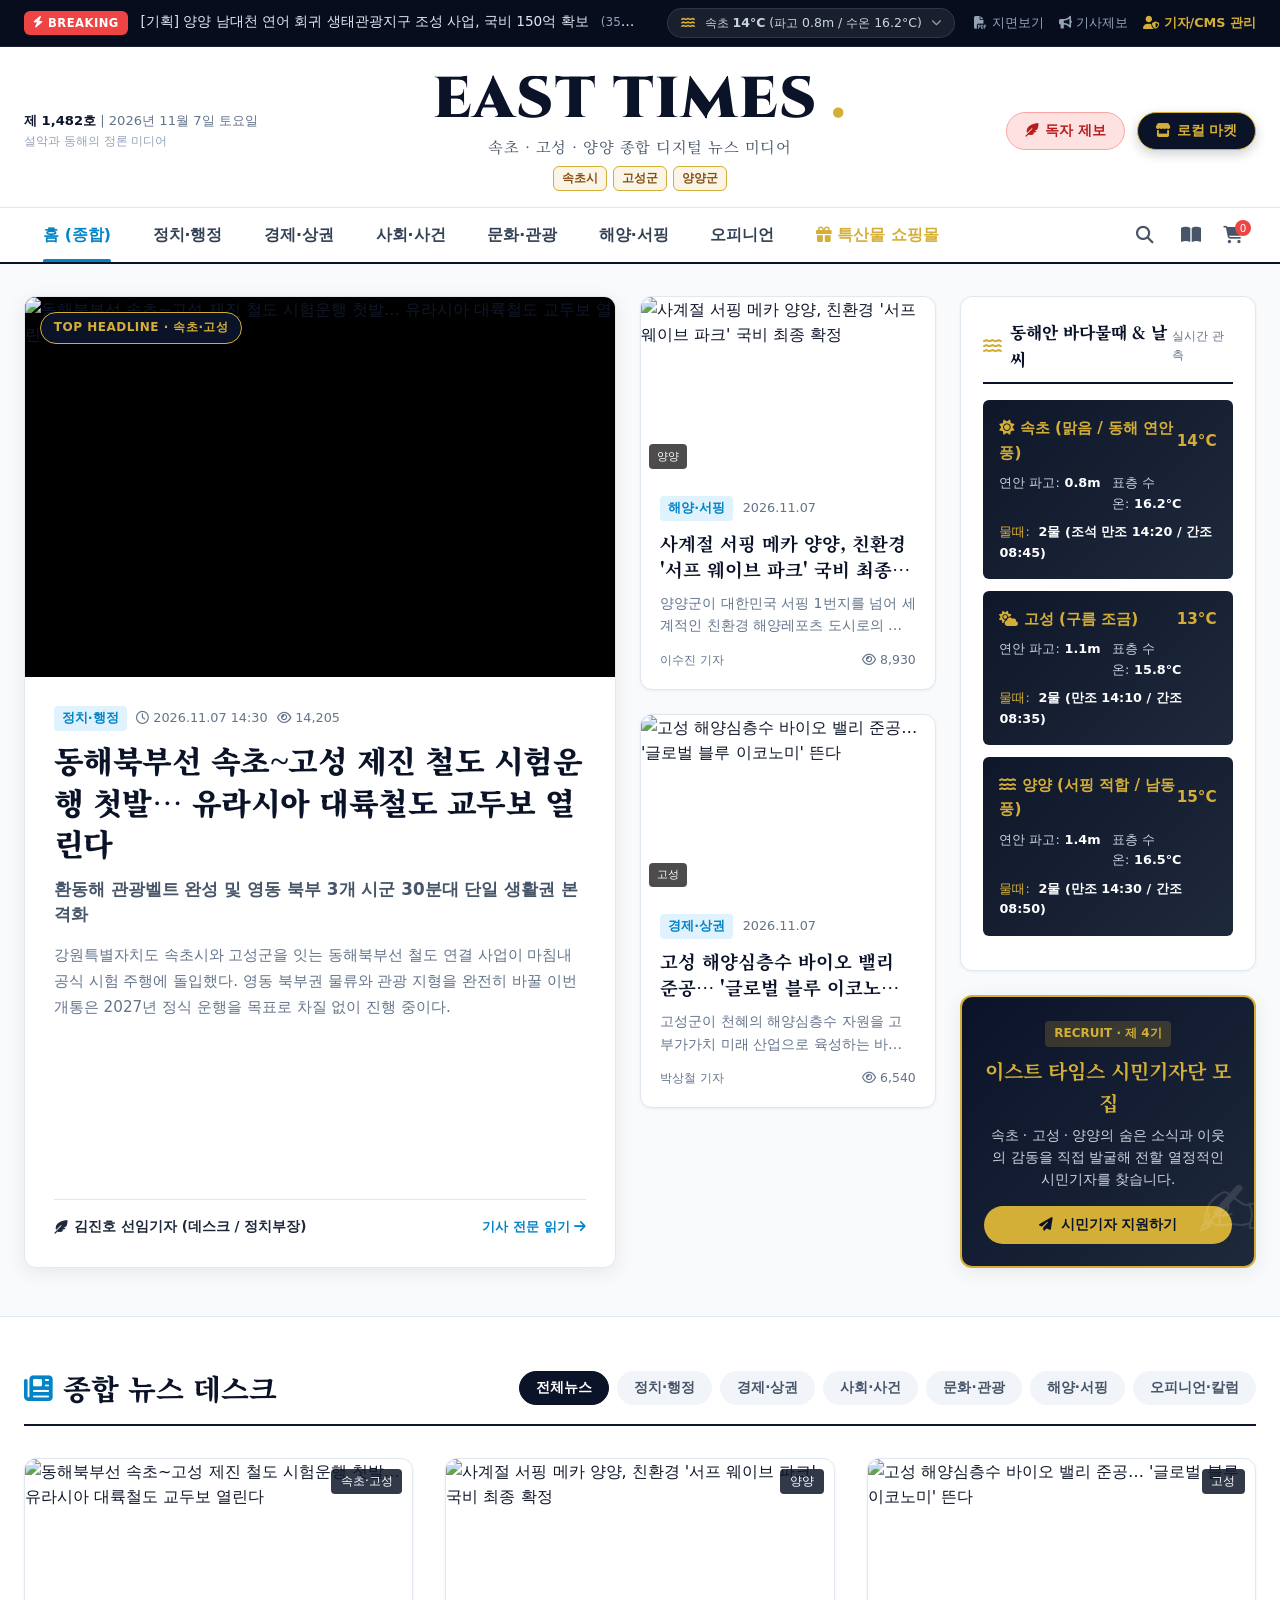
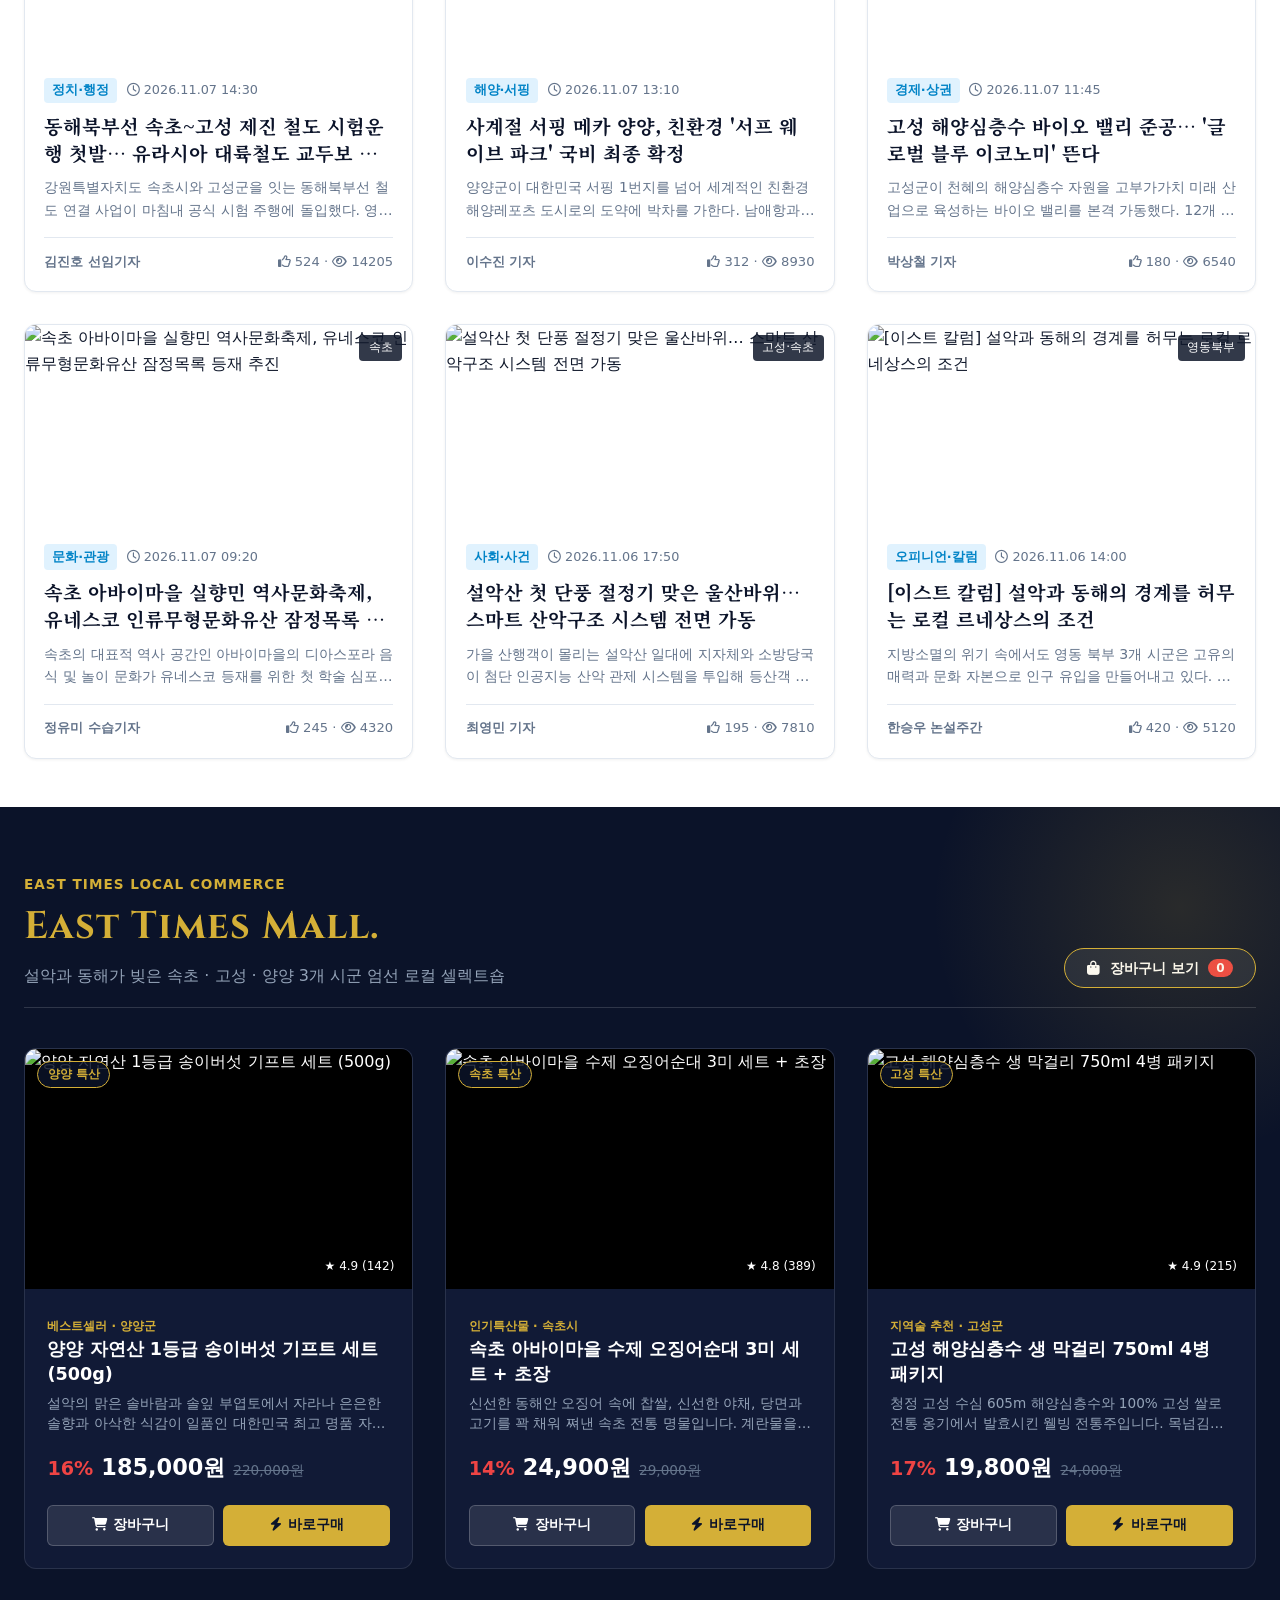
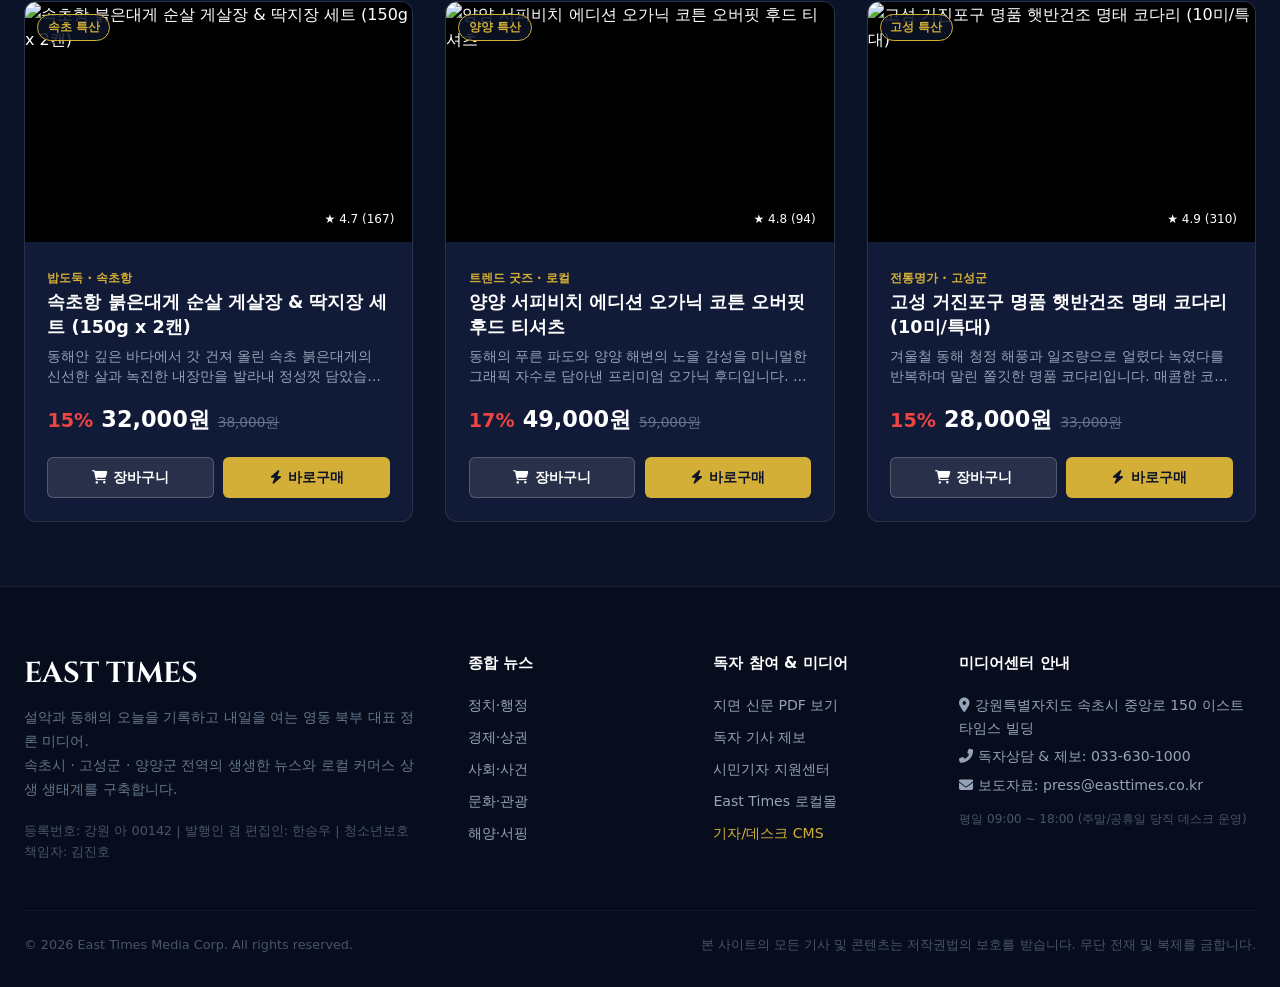
==== commit 790ae854: "Add article detail page with comments & reactions, live weather/tide API, rich editor with live prev" ====
--- a/index.html
+++ b/index.html
@@ -8,6 +8,15 @@
   <!-- SEO & 메타 정보 -->
   <meta name="description" content="설악과 동해의 오늘을 기록하고 내일을 여는 영동 북부 대표 정론 미디어 East Times. 속초·고성·양양 실시간 속보, 바다물때, 종합뉴스, PDF 지면보기 및 로컬 특산물 쇼핑몰." />
   <meta name="keywords" content="이스트타임스, East Times, 속초뉴스, 고성뉴스, 양양뉴스, 동해안물때, 설악산, 영동북부신문, 지역특산물쇼핑몰" />
+
+  <!-- PWA 웹앱 메타 태그 & 매니페스트 -->
+  <link rel="manifest" href="manifest.json" />
+  <meta name="theme-color" content="#0b192c" />
+  <meta name="apple-mobile-web-app-capable" content="yes" />
+  <meta name="apple-mobile-web-app-status-bar-style" content="black-translucent" />
+  <meta name="apple-mobile-web-app-title" content="이스트타임즈" />
+  <link rel="apple-touch-icon" href="assets/icons/icon.svg" />
+  <link rel="icon" type="image/svg+xml" href="assets/icons/icon.svg" />
 
   <!-- 폰트 및 아이콘 CDN -->
   <link rel="stylesheet" href="https://cdnjs.cloudflare.com/ajax/libs/font-awesome/6.4.0/css/all.min.css" />
@@ -34,6 +43,7 @@
         </div>
 
         <div class="util-links">
+          <button id="btnPwaInstall" class="util-link" style="background:none; border:none; cursor:pointer; color:#38bdf8; font-weight:700; display:none;"><i class="fas fa-mobile-alt"></i> 앱 설치</button>
           <a href="#" class="util-link" onclick="openPdfViewer()"><i class="fas fa-file-pdf"></i> 지면보기</a>
           <a href="#" class="util-link" onclick="openModal('reportModal')"><i class="fas fa-bullhorn"></i> 기사제보</a>
           <a href="admin.html" class="util-link" style="color:var(--c-gold); font-weight:700;"><i class="fas fa-user-shield"></i> 기자/CMS 관리</a>
@@ -469,6 +479,7 @@
   <script src="data/newsData.js"></script>
   <script src="data/shopData.js"></script>
   <script src="data/users.js"></script>
+  <script src="js/weatherTideService.js"></script>
   <script src="js/newsApp.js"></script>
   <script src="js/shopApp.js"></script>
 
